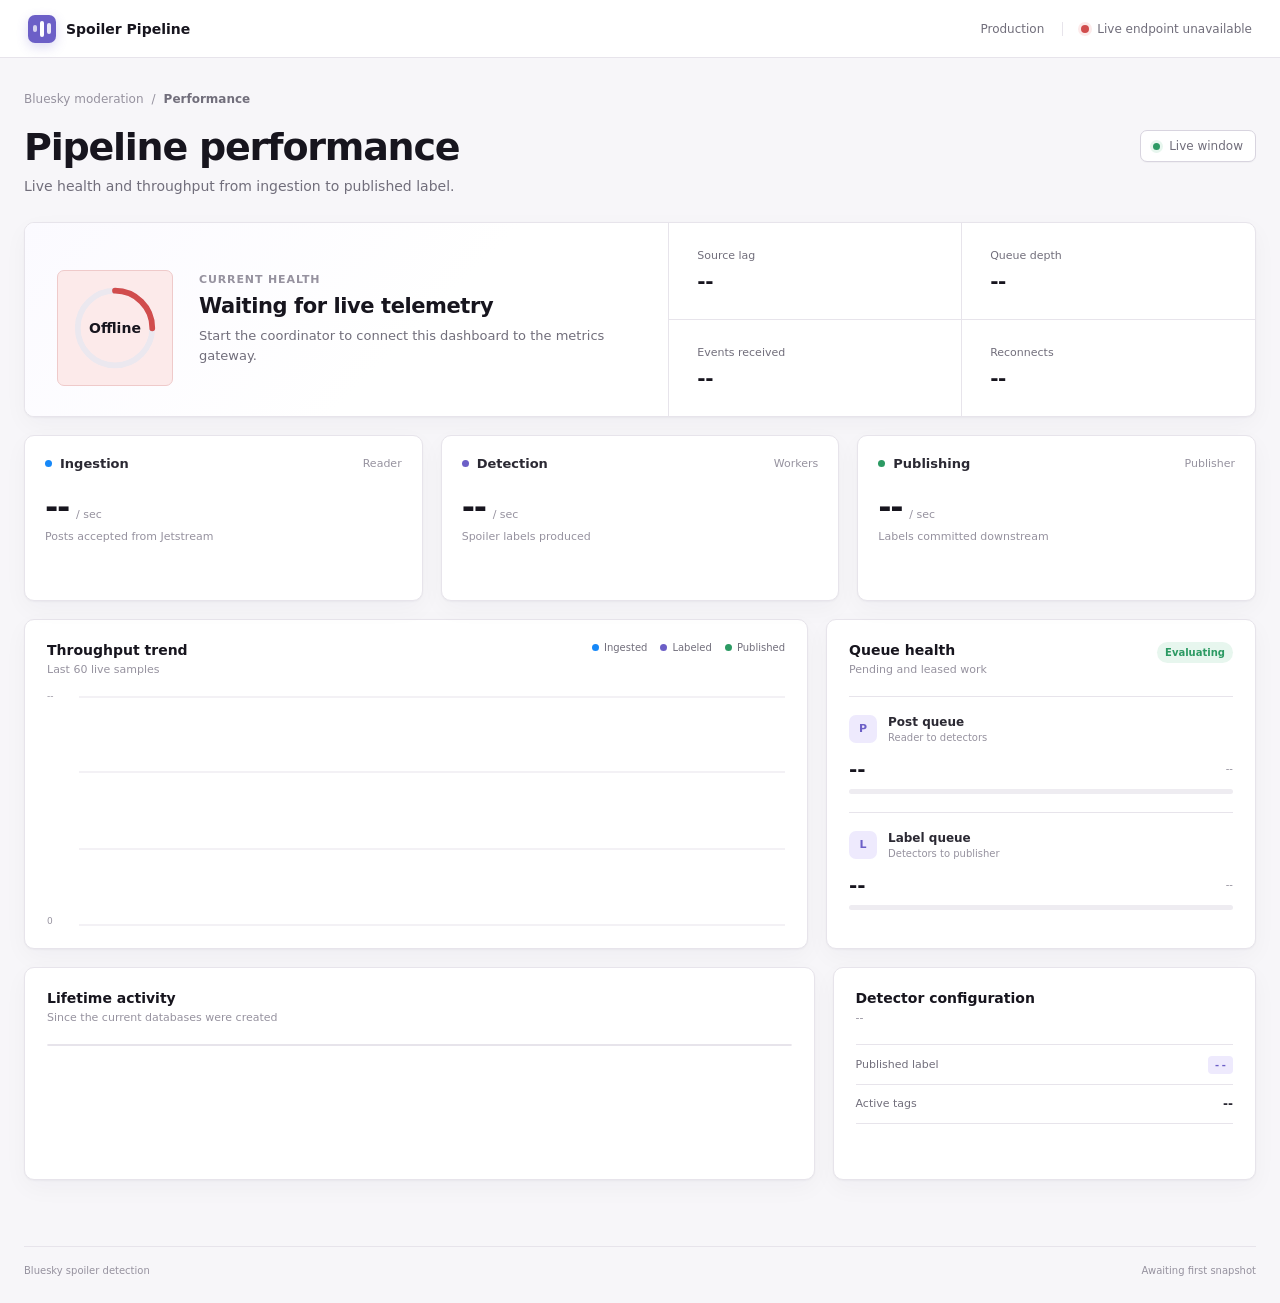
==== docs/index.html @ 29220782 "Revamped frontend to be more similar to https://docs.sentry.io/ | Added architecture UML diagram to " ====
<!doctype html>
<html lang="en">
  <head>
    <meta charset="utf-8">
    <meta name="viewport" content="width=device-width, initial-scale=1">
    <meta name="description" content="Live performance dashboard for the Bluesky spoiler detection pipeline">
    <title>Pipeline Performance</title>
    <link rel="stylesheet" href="styles.css?v=2">
    <script src="app.js?v=6" defer></script>
  </head>
  <body>
    <header class="app-bar">
      <a class="brand" href="#main-content" aria-label="Spoiler pipeline dashboard">
        <span class="brand-mark" aria-hidden="true">
          <i></i><i></i><i></i>
        </span>
        <span>Spoiler Pipeline</span>
      </a>
      <div class="app-bar-actions">
        <span class="environment">Production</span>
        <div class="connection" aria-live="polite">
          <span class="status-dot" id="status-dot"></span>
          <span id="freshness">Connecting...</span>
        </div>
      </div>
    </header>

    <main id="main-content">
      <nav class="breadcrumb" aria-label="Breadcrumb">
        <span>Bluesky moderation</span>
        <span aria-hidden="true">/</span>
        <strong>Performance</strong>
      </nav>

      <section class="page-heading" aria-labelledby="page-title">
        <div>
          <h1 id="page-title">Pipeline performance</h1>
          <p>Live health and throughput from ingestion to published label.</p>
        </div>
        <div class="window-control">
          <span class="live-pulse" aria-hidden="true"></span>
          <span id="window">Live window</span>
        </div>
      </section>

      <section class="overview-panel" aria-labelledby="health-title">
        <div class="health-summary">
          <div class="health-ring" id="health-ring" aria-hidden="true">
            <svg viewBox="0 0 120 120" role="presentation">
              <circle class="ring-track" cx="60" cy="60" r="52"></circle>
              <circle class="ring-value" cx="60" cy="60" r="52"></circle>
            </svg>
            <span class="health-ring-label" id="health-ring-label">--</span>
          </div>
          <div>
            <p class="overline">Current health</p>
            <h2 id="health-title">Waiting for telemetry</h2>
            <p id="health-description">Connecting to the live metrics gateway.</p>
          </div>
        </div>
        <dl class="health-facts">
          <div>
            <dt>Source lag</dt>
            <dd id="source-lag">--</dd>
          </div>
          <div>
            <dt>Queue depth</dt>
            <dd id="total-depth">--</dd>
          </div>
          <div>
            <dt>Events received</dt>
            <dd id="events-received">--</dd>
          </div>
          <div>
            <dt>Reconnects</dt>
            <dd id="reconnects">--</dd>
          </div>
        </dl>
      </section>

      <section class="metric-grid" aria-label="Pipeline rates">
        <article class="metric-card">
          <div class="metric-heading">
            <div>
              <span class="stage-dot stage-ingest"></span>
              <h2>Ingestion</h2>
            </div>
            <span>Reader</span>
          </div>
          <div class="metric-value"><strong id="ingestion-rate">--</strong><span>/ sec</span></div>
          <p>Posts accepted from Jetstream</p>
          <svg class="sparkline" id="ingestion-sparkline" viewBox="0 0 240 54" preserveAspectRatio="none" aria-label="Recent ingestion rate"></svg>
        </article>

        <article class="metric-card">
          <div class="metric-heading">
            <div>
              <span class="stage-dot stage-detect"></span>
              <h2>Detection</h2>
            </div>
            <span>Workers</span>
          </div>
          <div class="metric-value"><strong id="label-rate">--</strong><span>/ sec</span></div>
          <p>Spoiler labels produced</p>
          <svg class="sparkline" id="label-sparkline" viewBox="0 0 240 54" preserveAspectRatio="none" aria-label="Recent detection rate"></svg>
        </article>

        <article class="metric-card">
          <div class="metric-heading">
            <div>
              <span class="stage-dot stage-publish"></span>
              <h2>Publishing</h2>
            </div>
            <span>Publisher</span>
          </div>
          <div class="metric-value"><strong id="publish-rate">--</strong><span>/ sec</span></div>
          <p>Labels committed downstream</p>
          <svg class="sparkline" id="publish-sparkline" viewBox="0 0 240 54" preserveAspectRatio="none" aria-label="Recent publication rate"></svg>
        </article>
      </section>

      <section class="content-grid">
        <article class="panel throughput-panel" aria-labelledby="throughput-title">
          <div class="panel-heading">
            <div>
              <h2 id="throughput-title">Throughput trend</h2>
              <p>Last 60 live samples</p>
            </div>
            <div class="chart-legend" aria-label="Chart legend">
              <span><i class="legend-ingest"></i>Ingested</span>
              <span><i class="legend-detect"></i>Labeled</span>
              <span><i class="legend-publish"></i>Published</span>
            </div>
          </div>
          <div class="chart-shell">
            <div class="chart-scale"><span id="chart-max">--</span><span>0</span></div>
            <svg id="throughput-chart" viewBox="0 0 720 230" preserveAspectRatio="none" aria-label="Pipeline throughput over time">
              <g class="chart-grid" aria-hidden="true">
                <line x1="0" y1="1" x2="720" y2="1"></line>
                <line x1="0" y1="76" x2="720" y2="76"></line>
                <line x1="0" y1="153" x2="720" y2="153"></line>
                <line x1="0" y1="229" x2="720" y2="229"></line>
              </g>
              <path id="chart-ingestion" class="chart-line chart-ingest"></path>
              <path id="chart-label" class="chart-line chart-detect"></path>
              <path id="chart-publish" class="chart-line chart-publish"></path>
            </svg>
          </div>
        </article>

        <article class="panel queue-panel" aria-labelledby="queues-title">
          <div class="panel-heading">
            <div>
              <h2 id="queues-title">Queue health</h2>
              <p>Pending and leased work</p>
            </div>
            <span id="bottleneck" class="status-badge">Evaluating</span>
          </div>

          <div class="queue-row" id="post-queue">
            <div class="queue-title">
              <span class="queue-icon">P</span>
              <div><strong>Post queue</strong><span>Reader to detectors</span></div>
            </div>
            <div class="queue-values">
              <strong id="post-depth">--</strong>
              <span id="post-age">--</span>
            </div>
            <div class="queue-track"><i id="post-fill"></i></div>
          </div>

          <div class="queue-row" id="label-queue">
            <div class="queue-title">
              <span class="queue-icon">L</span>
              <div><strong>Label queue</strong><span>Detectors to publisher</span></div>
            </div>
            <div class="queue-values">
              <strong id="label-depth">--</strong>
              <span id="label-age">--</span>
            </div>
            <div class="queue-track"><i id="label-fill"></i></div>
          </div>
        </article>
      </section>

      <section class="content-grid lower-grid">
        <article class="panel totals-panel" aria-labelledby="totals-title">
          <div class="panel-heading">
            <div>
              <h2 id="totals-title">Lifetime activity</h2>
              <p>Since the current databases were created</p>
            </div>
          </div>
          <dl id="totals" class="totals-list"></dl>
        </article>

        <article class="panel configuration-panel" aria-labelledby="configuration-title">
          <div class="panel-heading">
            <div>
              <h2 id="configuration-title">Detector configuration</h2>
              <p id="detector-version">--</p>
            </div>
          </div>
          <dl class="configuration-list">
            <div><dt>Published label</dt><dd><code id="label-value">--</code></dd></div>
            <div><dt>Active tags</dt><dd id="tag-count">--</dd></div>
          </dl>
          <div class="tags" id="tags"></div>
        </article>
      </section>

      <p class="error" id="error" role="alert" hidden></p>
    </main>

    <footer>
      <span>Bluesky spoiler detection</span>
      <span id="footer-updated">Awaiting first snapshot</span>
    </footer>
  </body>
</html>
---- docs/styles.css ----
:root {
  color-scheme: light;
  --background: #f7f6f9;
  --surface: #ffffff;
  --surface-subtle: #fbfaff;
  --ink: #2b2933;
  --ink-strong: #17151e;
  --muted: #716e7b;
  --muted-light: #96929f;
  --line: #e7e4eb;
  --line-strong: #d8d4df;
  --blue: #1688f8;
  --purple: #6c5fc7;
  --purple-soft: #eeeafd;
  --green: #2c9a63;
  --green-soft: #e7f6ee;
  --orange: #d97735;
  --orange-soft: #fff1e7;
  --red: #d14d4d;
  --red-soft: #fceaea;
  --shadow: 0 1px 2px rgba(31, 26, 43, 0.04), 0 8px 24px rgba(31, 26, 43, 0.035);
}

* { box-sizing: border-box; }

html { background: var(--background); }

body {
  margin: 0;
  min-height: 100vh;
  color: var(--ink);
  background: var(--background);
  font-family: Inter, ui-sans-serif, system-ui, -apple-system, BlinkMacSystemFont, "Segoe UI", sans-serif;
  -webkit-font-smoothing: antialiased;
}

button, input, select { font: inherit; }

.app-bar {
  position: sticky;
  top: 0;
  z-index: 10;
  min-height: 58px;
  padding: 0 28px;
  display: flex;
  align-items: center;
  justify-content: space-between;
  border-bottom: 1px solid var(--line);
  background: rgba(255, 255, 255, 0.92);
  backdrop-filter: blur(14px);
}

.brand {
  display: inline-flex;
  align-items: center;
  gap: 10px;
  color: var(--ink-strong);
  font-size: 14px;
  font-weight: 650;
  text-decoration: none;
}

.brand-mark {
  width: 28px;
  height: 28px;
  padding: 6px 5px;
  display: flex;
  align-items: center;
  justify-content: space-between;
  border-radius: 7px;
  background: var(--purple);
  box-shadow: 0 4px 12px rgba(108, 95, 199, 0.24);
}

.brand-mark i {
  width: 4px;
  border-radius: 4px;
  background: #fff;
}

.brand-mark i:nth-child(1) { height: 7px; opacity: 0.72; }
.brand-mark i:nth-child(2) { height: 16px; }
.brand-mark i:nth-child(3) { height: 11px; opacity: 0.86; }

.app-bar-actions,
.connection,
.window-control,
.chart-legend,
.metric-heading,
.metric-heading > div,
.queue-title,
.queue-values {
  display: flex;
  align-items: center;
}

.app-bar-actions { gap: 18px; }

.environment {
  padding-right: 18px;
  border-right: 1px solid var(--line);
  color: var(--muted);
  font-size: 12px;
}

.connection {
  gap: 8px;
  color: var(--muted);
  font-size: 12px;
}

.status-dot {
  width: 8px;
  height: 8px;
  border-radius: 50%;
  background: var(--muted-light);
  box-shadow: 0 0 0 3px #efedf1;
}

.status-dot.live { background: var(--green); box-shadow: 0 0 0 3px var(--green-soft); }
.status-dot.warning { background: var(--orange); box-shadow: 0 0 0 3px var(--orange-soft); }
.status-dot.stale { background: var(--red); box-shadow: 0 0 0 3px var(--red-soft); }

main {
  width: min(1240px, calc(100% - 48px));
  margin: 0 auto;
  padding: 34px 0 48px;
}

.breadcrumb {
  display: flex;
  gap: 8px;
  margin-bottom: 20px;
  color: var(--muted-light);
  font-size: 12px;
}

.breadcrumb strong { color: var(--muted); font-weight: 550; }

.page-heading {
  display: flex;
  align-items: flex-start;
  justify-content: space-between;
  gap: 24px;
  margin-bottom: 28px;
}

h1, h2, p, dl, dd { margin-top: 0; }

h1 {
  margin-bottom: 8px;
  color: var(--ink-strong);
  font-size: clamp(28px, 4vw, 38px);
  font-weight: 650;
  line-height: 1.15;
  letter-spacing: -0.032em;
}

.page-heading p {
  margin-bottom: 0;
  color: var(--muted);
  font-size: 14px;
}

.window-control {
  flex: 0 0 auto;
  gap: 9px;
  margin-top: 4px;
  padding: 8px 12px;
  border: 1px solid var(--line-strong);
  border-radius: 7px;
  background: var(--surface);
  color: var(--muted);
  font-size: 12px;
  box-shadow: 0 1px 1px rgba(31, 26, 43, 0.03);
}

.live-pulse {
  width: 7px;
  height: 7px;
  border-radius: 50%;
  background: var(--green);
  box-shadow: 0 0 0 3px var(--green-soft);
}

.overview-panel,
.panel,
.metric-card {
  border: 1px solid var(--line);
  border-radius: 10px;
  background: var(--surface);
  box-shadow: var(--shadow);
}

.overview-panel {
  min-height: 192px;
  display: grid;
  grid-template-columns: minmax(360px, 1.1fr) minmax(420px, 1fr);
  margin-bottom: 18px;
  overflow: hidden;
}

.health-summary {
  display: flex;
  align-items: center;
  gap: 26px;
  padding: 28px 32px;
  border-right: 1px solid var(--line);
  background: linear-gradient(135deg, var(--surface-subtle), #fff 60%);
}

.health-ring {
  position: relative;
  width: 116px;
  height: 116px;
  flex: 0 0 116px;
}

.health-ring svg { width: 100%; height: 100%; transform: rotate(-90deg); }
.health-ring circle { fill: none; stroke-width: 8; }
.ring-track { stroke: #ebe8ef; }
.ring-value {
  stroke: var(--purple);
  stroke-linecap: round;
  stroke-dasharray: 327;
  stroke-dashoffset: 82;
  transition: stroke 220ms ease, stroke-dashoffset 350ms ease;
}

.health-ring.healthy .ring-value { stroke: var(--green); stroke-dashoffset: 0; }
.health-ring.warning .ring-value { stroke: var(--orange); stroke-dashoffset: 112; }
.health-ring.error .ring-value { stroke: var(--red); stroke-dashoffset: 245; }

.health-ring-label {
  position: absolute;
  inset: 0;
  display: grid;
  place-items: center;
  color: var(--ink-strong);
  font-size: 14px;
  font-weight: 700;
}

.overline {
  margin-bottom: 8px;
  color: var(--muted-light);
  font-size: 11px;
  font-weight: 650;
  letter-spacing: 0.08em;
  text-transform: uppercase;
}

.health-summary h2 {
  margin: 0 0 8px;
  color: var(--ink-strong);
  font-size: 21px;
  font-weight: 650;
  letter-spacing: -0.02em;
}

.health-summary > div:last-child > p:last-child {
  max-width: 410px;
  margin-bottom: 0;
  color: var(--muted);
  font-size: 13px;
  line-height: 1.55;
}

.health-facts {
  display: grid;
  grid-template-columns: 1fr 1fr;
  margin: 0;
}

.health-facts div {
  padding: 26px 28px;
  display: flex;
  flex-direction: column;
  justify-content: center;
}

.health-facts div:nth-child(odd) { border-right: 1px solid var(--line); }
.health-facts div:nth-child(-n + 2) { border-bottom: 1px solid var(--line); }

.health-facts dt,
.configuration-list dt,
.totals-list dt {
  color: var(--muted);
  font-size: 11px;
}

.health-facts dd {
  margin: 7px 0 0;
  color: var(--ink-strong);
  font-size: 20px;
  font-weight: 650;
  letter-spacing: -0.02em;
}

.metric-grid {
  display: grid;
  grid-template-columns: repeat(3, 1fr);
  gap: 18px;
  margin-bottom: 18px;
}

.metric-card {
  position: relative;
  min-width: 0;
  padding: 20px 20px 0;
  overflow: hidden;
}

.metric-heading { justify-content: space-between; gap: 12px; }
.metric-heading > div { gap: 8px; }
.metric-heading h2 { margin: 0; color: var(--ink); font-size: 13px; font-weight: 620; }
.metric-heading > span { color: var(--muted-light); font-size: 11px; }

.stage-dot {
  width: 7px;
  height: 7px;
  border-radius: 50%;
}

.stage-ingest, .legend-ingest { background: var(--blue); }
.stage-detect, .legend-detect { background: var(--purple); }
.stage-publish, .legend-publish { background: var(--green); }

.metric-value { margin-top: 20px; display: flex; align-items: baseline; gap: 7px; }
.metric-value strong {
  color: var(--ink-strong);
  font-size: 32px;
  font-weight: 620;
  line-height: 1;
  letter-spacing: -0.04em;
}

.metric-value span, .metric-card > p { color: var(--muted-light); font-size: 11px; }
.metric-card > p { margin: 7px 0 3px; }
.sparkline { width: calc(100% + 40px); height: 54px; margin-left: -20px; display: block; overflow: visible; }
.sparkline .spark-area { opacity: 0.09; }
.sparkline .spark-line { fill: none; stroke-width: 2; vector-effect: non-scaling-stroke; }

.content-grid {
  display: grid;
  grid-template-columns: minmax(0, 1.55fr) minmax(340px, 0.85fr);
  gap: 18px;
  margin-bottom: 18px;
}

.lower-grid { grid-template-columns: minmax(0, 1.4fr) minmax(340px, 0.75fr); }
.panel { min-width: 0; padding: 22px; }

.panel-heading {
  min-height: 36px;
  display: flex;
  align-items: flex-start;
  justify-content: space-between;
  gap: 16px;
  margin-bottom: 18px;
}

.panel-heading h2 { margin: 0 0 5px; color: var(--ink-strong); font-size: 14px; font-weight: 650; }
.panel-heading p { margin: 0; color: var(--muted-light); font-size: 11px; }

.chart-legend { flex-wrap: wrap; justify-content: flex-end; gap: 13px; }
.chart-legend span { display: inline-flex; align-items: center; gap: 5px; color: var(--muted); font-size: 10px; }
.chart-legend i { width: 7px; height: 7px; border-radius: 50%; }

.chart-shell { position: relative; height: 230px; padding-left: 32px; }
.chart-shell > svg { width: 100%; height: 100%; overflow: visible; }
.chart-scale {
  position: absolute;
  inset: -5px auto 0 0;
  display: flex;
  flex-direction: column;
  justify-content: space-between;
  color: var(--muted-light);
  font-size: 9px;
}

.chart-grid line { stroke: var(--line); stroke-width: 1; vector-effect: non-scaling-stroke; }
.chart-line { fill: none; stroke-width: 2; vector-effect: non-scaling-stroke; }
.chart-ingest { stroke: var(--blue); }
.chart-detect { stroke: var(--purple); }
.chart-publish { stroke: var(--green); }

.status-badge {
  padding: 5px 8px;
  border-radius: 999px;
  background: var(--green-soft);
  color: var(--green);
  font-size: 10px;
  font-weight: 650;
  white-space: nowrap;
}

.status-badge.warning { background: var(--orange-soft); color: var(--orange); }
.status-badge.danger { background: var(--red-soft); color: var(--red); }

.queue-row {
  padding: 18px 0;
  border-top: 1px solid var(--line);
}

.queue-row:last-child { padding-bottom: 3px; }
.queue-title { gap: 11px; }
.queue-title > div { min-width: 0; display: flex; flex-direction: column; gap: 3px; }
.queue-title strong { color: var(--ink); font-size: 12px; }
.queue-title span:last-child { color: var(--muted-light); font-size: 10px; }

.queue-icon {
  width: 28px;
  height: 28px;
  display: grid;
  place-items: center;
  flex: 0 0 28px;
  border-radius: 7px;
  background: var(--purple-soft);
  color: var(--purple);
  font-size: 11px;
  font-weight: 750;
}

.queue-values { justify-content: space-between; margin: 14px 0 8px; }
.queue-values strong { color: var(--ink-strong); font-size: 20px; font-weight: 620; }
.queue-values span { color: var(--muted-light); font-size: 10px; }
.queue-track { height: 5px; overflow: hidden; border-radius: 5px; background: #eeecf1; }
.queue-track i { display: block; width: 0; height: 100%; border-radius: inherit; background: var(--purple); transition: width 300ms ease; }
.queue-row.warning .queue-track i { background: var(--orange); }
.queue-row.danger .queue-track i { background: var(--red); }

.totals-list {
  display: grid;
  grid-template-columns: repeat(4, minmax(0, 1fr));
  gap: 0;
  margin: 0;
  border: 1px solid var(--line);
  border-radius: 8px;
  overflow: hidden;
}

.totals-list div { min-width: 0; padding: 17px; border-right: 1px solid var(--line); border-bottom: 1px solid var(--line); }
.totals-list div:nth-child(4n) { border-right: 0; }
.totals-list div:nth-last-child(-n + 3) { border-bottom: 0; }
.totals-list dd { margin: 7px 0 0; color: var(--ink-strong); font-size: 18px; font-weight: 620; }

.configuration-list { margin: 0; }
.configuration-list > div { padding: 12px 0; display: flex; align-items: center; justify-content: space-between; border-top: 1px solid var(--line); }
.configuration-list dd { margin: 0; color: var(--ink); font-size: 12px; font-weight: 600; }
code { padding: 3px 6px; border-radius: 4px; background: var(--purple-soft); color: var(--purple); font: 600 11px/1.2 ui-monospace, SFMono-Regular, Consolas, monospace; }

.tags { min-height: 34px; padding-top: 12px; display: flex; flex-wrap: wrap; gap: 6px; border-top: 1px solid var(--line); }
.tag { padding: 5px 7px; border: 1px solid var(--line); border-radius: 5px; background: var(--surface-subtle); color: var(--muted); font: 550 10px/1 ui-monospace, SFMono-Regular, Consolas, monospace; }

.error { margin: 18px 0 0; padding: 12px 14px; border: 1px solid #efcaca; border-radius: 7px; background: var(--red-soft); color: var(--red); font-size: 12px; }

footer {
  width: min(1240px, calc(100% - 48px));
  margin: 0 auto;
  padding: 18px 0 28px;
  display: flex;
  justify-content: space-between;
  border-top: 1px solid var(--line);
  color: var(--muted-light);
  font-size: 10px;
}

@media (max-width: 980px) {
  .overview-panel { grid-template-columns: 1fr; }
  .health-summary { border-right: 0; border-bottom: 1px solid var(--line); }
  .content-grid, .lower-grid { grid-template-columns: 1fr; }
  .queue-panel { order: -1; }
}

@media (max-width: 720px) {
  .app-bar { padding: 0 16px; }
  .environment { display: none; }
  main, footer { width: min(100% - 28px, 1240px); }
  main { padding-top: 24px; }
  .page-heading { display: block; }
  .window-control { width: fit-content; margin-top: 16px; }
  .overview-panel { min-height: 0; }
  .health-summary { align-items: flex-start; padding: 22px; }
  .health-ring { width: 86px; height: 86px; flex-basis: 86px; }
  .health-facts div { padding: 19px; }
  .metric-grid { grid-template-columns: 1fr; }
  .metric-card { min-height: 172px; }
  .totals-list { grid-template-columns: repeat(2, 1fr); }
  .totals-list div:nth-child(4n) { border-right: 1px solid var(--line); }
  .totals-list div:nth-child(2n) { border-right: 0; }
  .totals-list div:nth-last-child(-n + 3) { border-bottom: 1px solid var(--line); }
  .totals-list div:last-child { border-bottom: 0; }
  .chart-legend { display: none; }
}

@media (max-width: 470px) {
  .brand > span:last-child { display: none; }
  .connection { font-size: 11px; }
  .breadcrumb { margin-bottom: 15px; }
  .health-summary { gap: 16px; }
  .health-ring { width: 74px; height: 74px; flex-basis: 74px; }
  .health-ring-label { font-size: 11px; }
  .health-summary h2 { font-size: 18px; }
  .health-facts { grid-template-columns: 1fr; }
  .health-facts div { border-right: 0 !important; border-bottom: 1px solid var(--line); }
  .health-facts div:last-child { border-bottom: 0; }
  .panel { padding: 18px; }
  .panel-heading { display: block; }
  .status-badge { display: inline-block; margin-top: 10px; }
  footer { display: block; line-height: 1.8; }
  footer span { display: block; }
}

@media (prefers-reduced-motion: reduce) {
  *, *::before, *::after { scroll-behavior: auto !important; transition: none !important; }
}
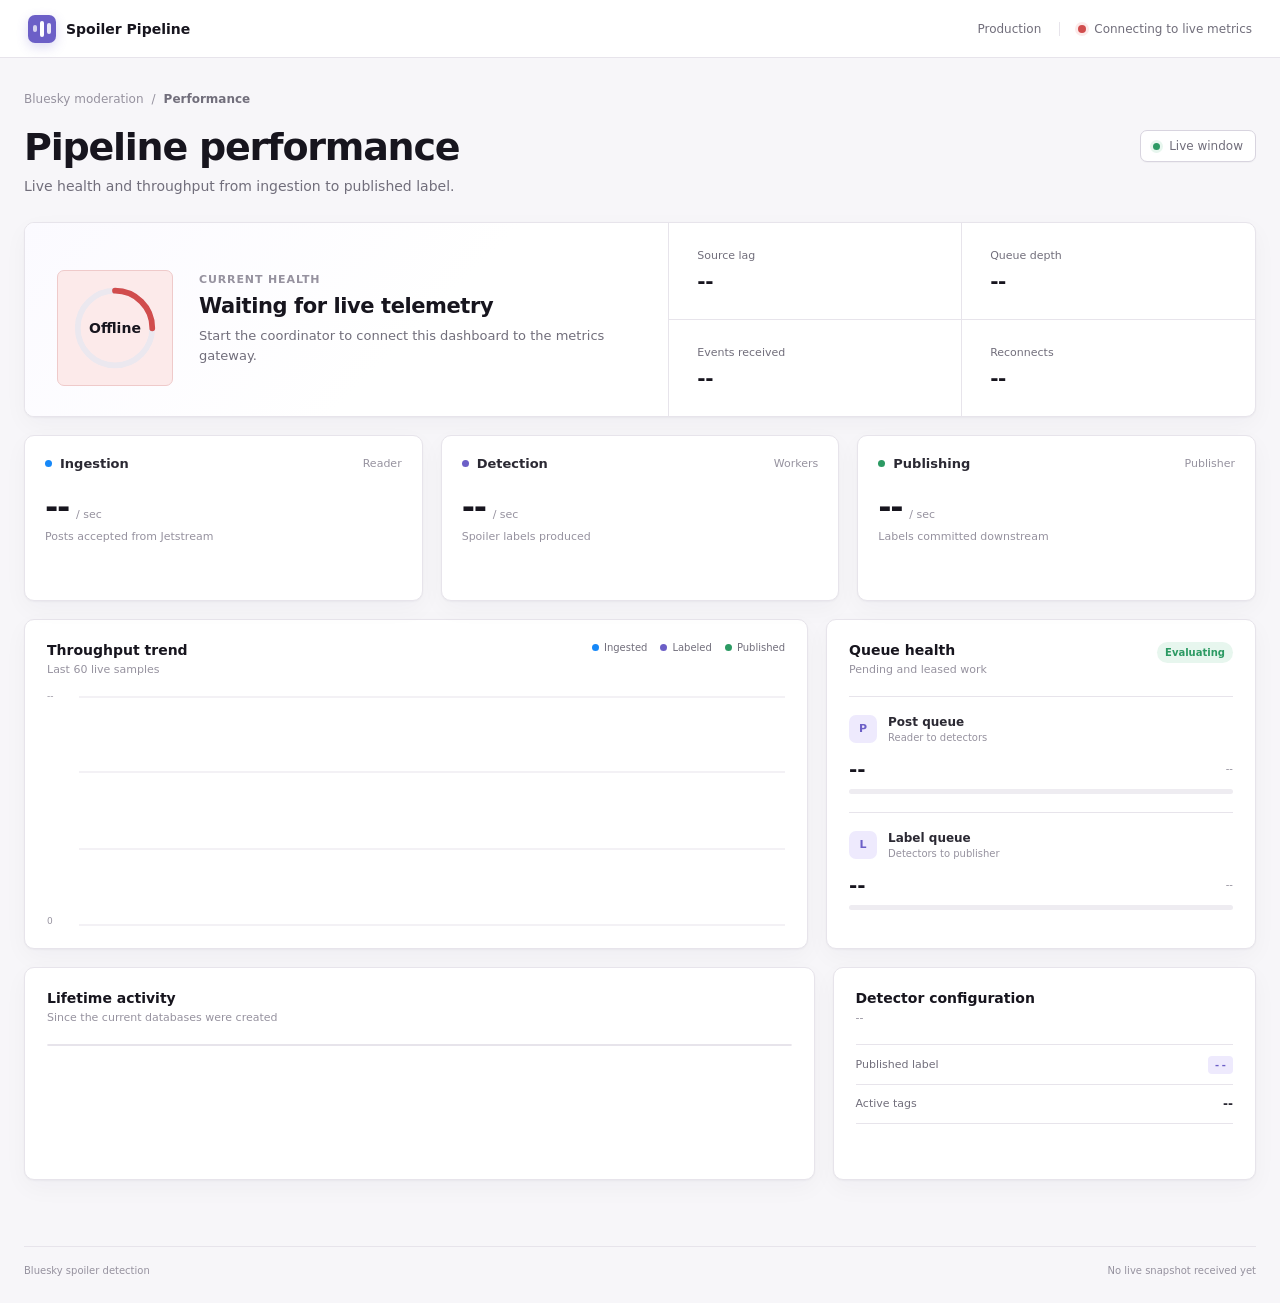
==== commit 7792f1c5: "Metrics was holding the lock for reports meaning nothing could make progress. Now reads from a cache" ====
--- a/docs/index.html
+++ b/docs/index.html
@@ -6,7 +6,7 @@
     <meta name="description" content="Live performance dashboard for the Bluesky spoiler detection pipeline">
     <title>Pipeline Performance</title>
     <link rel="stylesheet" href="styles.css?v=2">
-    <script src="app.js?v=6" defer></script>
+    <script src="app.js?v=7" defer></script>
   </head>
   <body>
     <header class="app-bar">
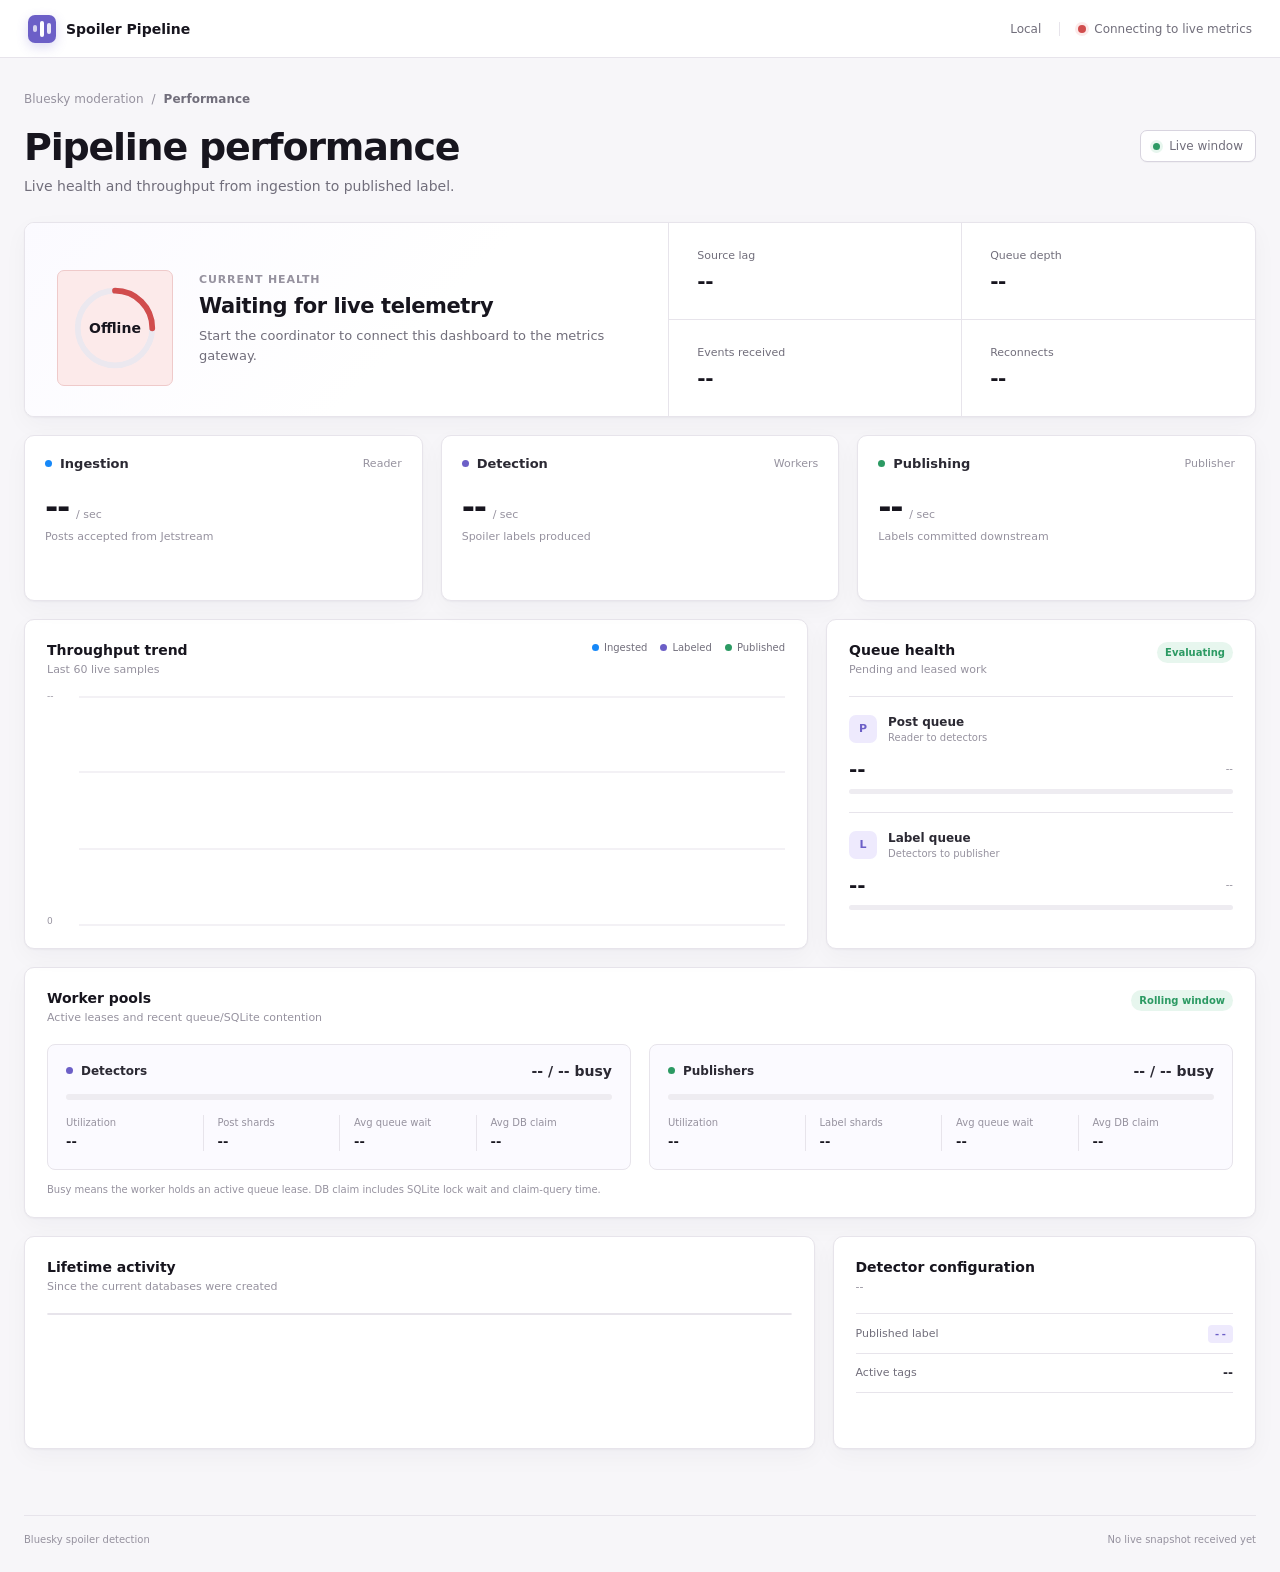
==== commit 6080c9ab: "feat(pipeline): shard local work queues Rectify existing post and label databases to the configured " ====
--- a/docs/index.html
+++ b/docs/index.html
@@ -6,7 +6,7 @@
     <meta name="description" content="Live performance dashboard for the Bluesky spoiler detection pipeline">
     <title>Pipeline Performance</title>
     <link rel="stylesheet" href="styles.css?v=2">
-    <script src="app.js?v=7" defer></script>
+    <script src="app.js?v=10" defer></script>
   </head>
   <body>
     <header class="app-bar">
@@ -17,7 +17,7 @@
         <span>Spoiler Pipeline</span>
       </a>
       <div class="app-bar-actions">
-        <span class="environment">Production</span>
+        <span class="environment">Local</span>
         <div class="connection" aria-live="polite">
           <span class="status-dot" id="status-dot"></span>
           <span id="freshness">Connecting...</span>
@@ -183,6 +183,47 @@
         </article>
       </section>
 
+      <section class="panel worker-panel" aria-labelledby="workers-title">
+        <div class="panel-heading">
+          <div>
+            <h2 id="workers-title">Worker pools</h2>
+            <p>Active leases and recent queue/SQLite contention</p>
+          </div>
+          <span class="status-badge" id="worker-window">Rolling window</span>
+        </div>
+
+        <div class="worker-grid">
+          <article class="worker-pool" id="detector-pool">
+            <div class="worker-pool-heading">
+              <div><span class="stage-dot stage-detect"></span><strong>Detectors</strong></div>
+              <strong id="detector-workers">-- / -- busy</strong>
+            </div>
+            <div class="worker-track"><i id="detector-worker-fill"></i></div>
+            <dl class="worker-facts">
+              <div><dt>Utilization</dt><dd id="detector-utilization">--</dd></div>
+              <div><dt>Post shards</dt><dd id="detector-shards">--</dd></div>
+              <div><dt>Avg queue wait</dt><dd id="detector-queue-wait">--</dd></div>
+              <div><dt>Avg DB claim</dt><dd id="detector-db-wait">--</dd></div>
+            </dl>
+          </article>
+
+          <article class="worker-pool" id="publisher-pool">
+            <div class="worker-pool-heading">
+              <div><span class="stage-dot stage-publish"></span><strong>Publishers</strong></div>
+              <strong id="publisher-workers">-- / -- busy</strong>
+            </div>
+            <div class="worker-track"><i id="publisher-worker-fill"></i></div>
+            <dl class="worker-facts">
+              <div><dt>Utilization</dt><dd id="publisher-utilization">--</dd></div>
+              <div><dt>Label shards</dt><dd id="publisher-shards">--</dd></div>
+              <div><dt>Avg queue wait</dt><dd id="publisher-queue-wait">--</dd></div>
+              <div><dt>Avg DB claim</dt><dd id="publisher-db-wait">--</dd></div>
+            </dl>
+          </article>
+        </div>
+        <p class="worker-note">Busy means the worker holds an active queue lease. DB claim includes SQLite lock wait and claim-query time.</p>
+      </section>
+
       <section class="content-grid lower-grid">
         <article class="panel totals-panel" aria-labelledby="totals-title">
           <div class="panel-heading">
--- a/docs/styles.css
+++ b/docs/styles.css
@@ -430,6 +430,23 @@
 .queue-row.warning .queue-track i { background: var(--orange); }
 .queue-row.danger .queue-track i { background: var(--red); }
 
+.worker-panel { margin-bottom: 18px; }
+.worker-grid { display: grid; grid-template-columns: repeat(2, minmax(0, 1fr)); gap: 18px; }
+.worker-pool { padding: 18px; border: 1px solid var(--line); border-radius: 8px; background: var(--surface-subtle); }
+.worker-pool-heading { display: flex; align-items: center; justify-content: space-between; gap: 14px; }
+.worker-pool-heading > div { display: flex; align-items: center; gap: 8px; }
+.worker-pool-heading strong { color: var(--ink); font-size: 12px; }
+.worker-pool-heading > strong { font-size: 14px; }
+.worker-track { height: 6px; margin: 15px 0; overflow: hidden; border-radius: 6px; background: #eeecf1; }
+.worker-track i { display: block; width: 0; height: 100%; border-radius: inherit; background: var(--purple); transition: width 300ms ease; }
+#publisher-worker-fill { background: var(--green); }
+.worker-facts { display: grid; grid-template-columns: repeat(4, 1fr); margin: 0; }
+.worker-facts div { padding: 2px 14px; border-left: 1px solid var(--line); }
+.worker-facts div:first-child { padding-left: 0; border-left: 0; }
+.worker-facts dt { color: var(--muted-light); font-size: 10px; }
+.worker-facts dd { margin: 6px 0 0; color: var(--ink-strong); font-size: 13px; font-weight: 620; }
+.worker-note { margin: 14px 0 0; color: var(--muted-light); font-size: 10px; }
+
 .totals-list {
   display: grid;
   grid-template-columns: repeat(4, minmax(0, 1fr));
@@ -485,6 +502,7 @@
   .health-ring { width: 86px; height: 86px; flex-basis: 86px; }
   .health-facts div { padding: 19px; }
   .metric-grid { grid-template-columns: 1fr; }
+  .worker-grid { grid-template-columns: 1fr; }
   .metric-card { min-height: 172px; }
   .totals-list { grid-template-columns: repeat(2, 1fr); }
   .totals-list div:nth-child(4n) { border-right: 1px solid var(--line); }
@@ -507,6 +525,9 @@
   .health-facts div:last-child { border-bottom: 0; }
   .panel { padding: 18px; }
   .panel-heading { display: block; }
+  .worker-facts { grid-template-columns: 1fr; }
+  .worker-facts div { padding: 10px 0; border-left: 0; border-top: 1px solid var(--line); }
+  .worker-facts div:first-child { border-top: 0; }
   .status-badge { display: inline-block; margin-top: 10px; }
   footer { display: block; line-height: 1.8; }
   footer span { display: block; }
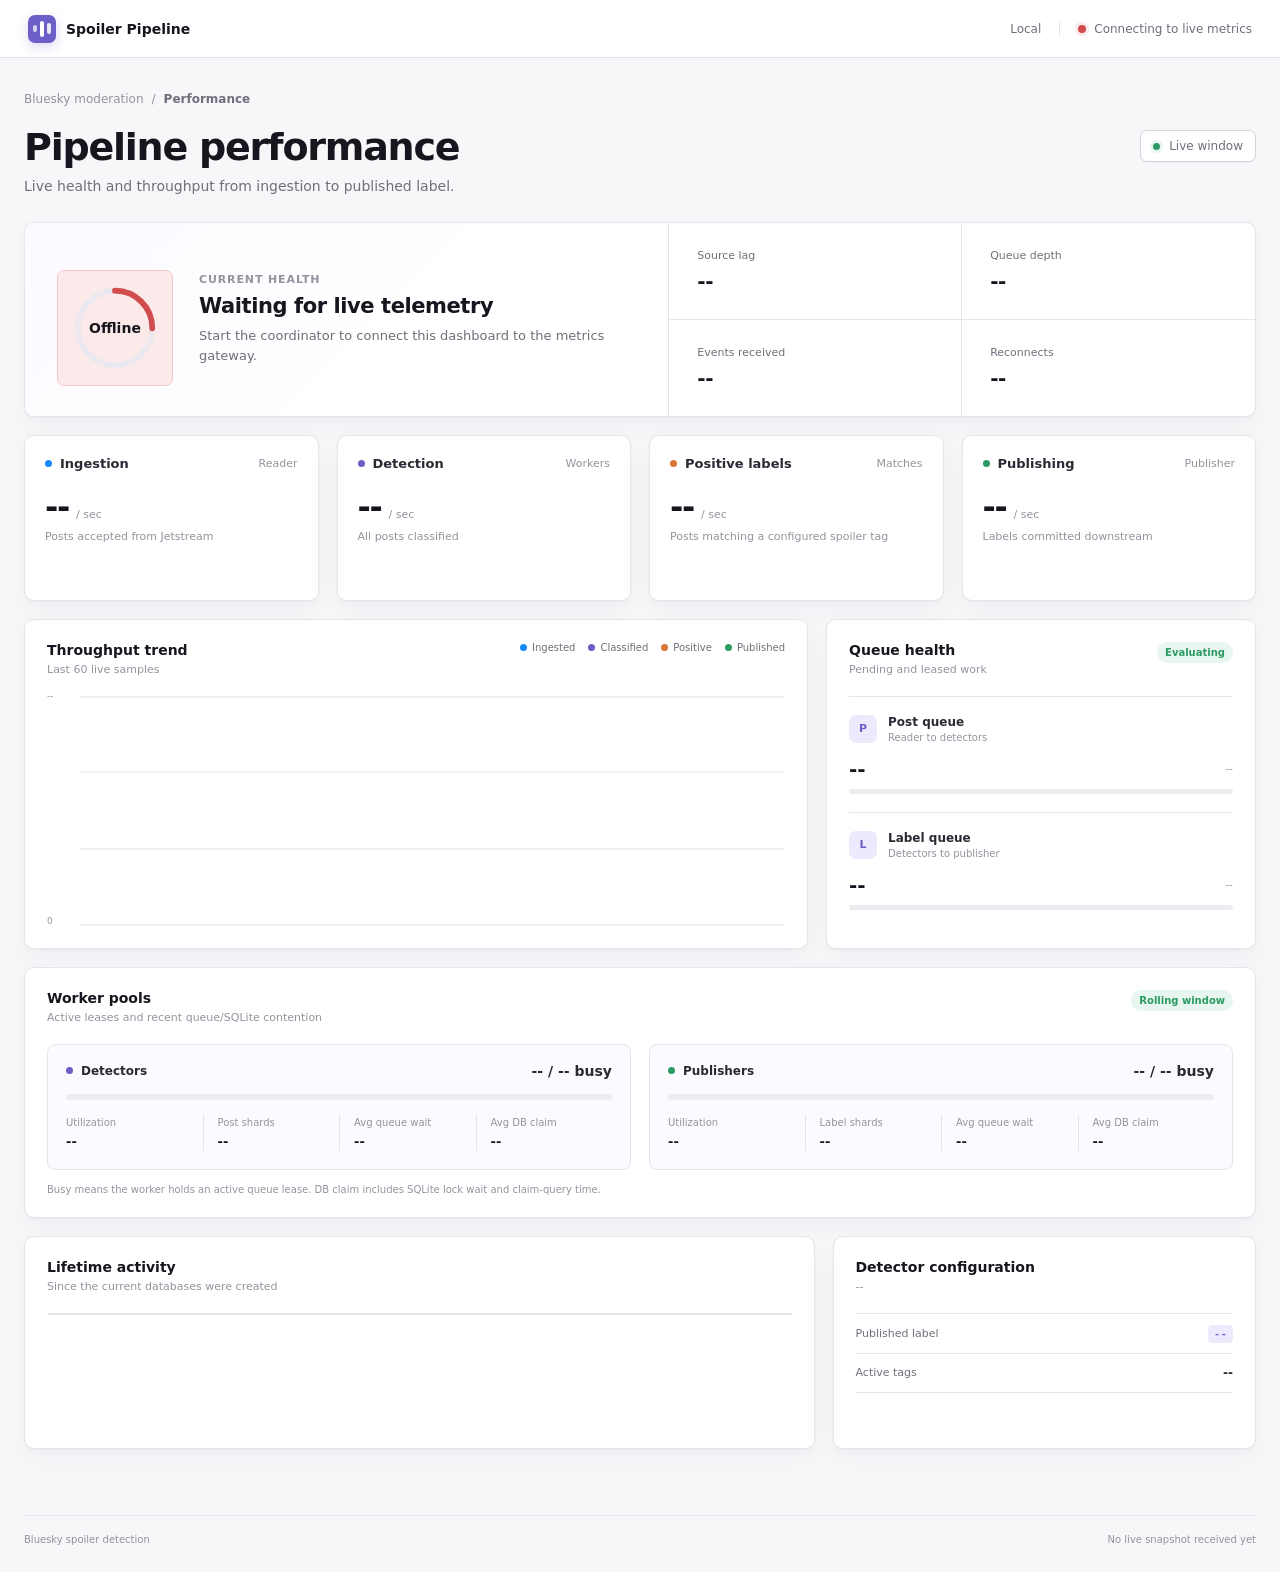
==== commit 57239da1: "fix(metrics): separate detection from positive labels" ====
--- a/docs/index.html
+++ b/docs/index.html
@@ -6,7 +6,7 @@
     <meta name="description" content="Live performance dashboard for the Bluesky spoiler detection pipeline">
     <title>Pipeline Performance</title>
     <link rel="stylesheet" href="styles.css?v=2">
-    <script src="app.js?v=10" defer></script>
+    <script src="app.js?v=11" defer></script>
   </head>
   <body>
     <header class="app-bar">
@@ -100,9 +100,22 @@
             </div>
             <span>Workers</span>
           </div>
+          <div class="metric-value"><strong id="detection-rate">--</strong><span>/ sec</span></div>
+          <p>All posts classified</p>
+          <svg class="sparkline" id="detection-sparkline" viewBox="0 0 240 54" preserveAspectRatio="none" aria-label="Recent classification rate"></svg>
+        </article>
+
+        <article class="metric-card">
+          <div class="metric-heading">
+            <div>
+              <span class="stage-dot stage-label"></span>
+              <h2>Positive labels</h2>
+            </div>
+            <span>Matches</span>
+          </div>
           <div class="metric-value"><strong id="label-rate">--</strong><span>/ sec</span></div>
-          <p>Spoiler labels produced</p>
-          <svg class="sparkline" id="label-sparkline" viewBox="0 0 240 54" preserveAspectRatio="none" aria-label="Recent detection rate"></svg>
+          <p>Posts matching a configured spoiler tag</p>
+          <svg class="sparkline" id="label-sparkline" viewBox="0 0 240 54" preserveAspectRatio="none" aria-label="Recent positive label rate"></svg>
         </article>
 
         <article class="metric-card">
@@ -128,7 +141,8 @@
             </div>
             <div class="chart-legend" aria-label="Chart legend">
               <span><i class="legend-ingest"></i>Ingested</span>
-              <span><i class="legend-detect"></i>Labeled</span>
+              <span><i class="legend-detect"></i>Classified</span>
+              <span><i class="legend-label"></i>Positive</span>
               <span><i class="legend-publish"></i>Published</span>
             </div>
           </div>
@@ -142,7 +156,8 @@
                 <line x1="0" y1="229" x2="720" y2="229"></line>
               </g>
               <path id="chart-ingestion" class="chart-line chart-ingest"></path>
-              <path id="chart-label" class="chart-line chart-detect"></path>
+              <path id="chart-detection" class="chart-line chart-detect"></path>
+              <path id="chart-label" class="chart-line chart-label"></path>
               <path id="chart-publish" class="chart-line chart-publish"></path>
             </svg>
           </div>
--- a/docs/styles.css
+++ b/docs/styles.css
@@ -299,7 +299,7 @@
 
 .metric-grid {
   display: grid;
-  grid-template-columns: repeat(3, 1fr);
+  grid-template-columns: repeat(4, 1fr);
   gap: 18px;
   margin-bottom: 18px;
 }
@@ -324,6 +324,7 @@
 
 .stage-ingest, .legend-ingest { background: var(--blue); }
 .stage-detect, .legend-detect { background: var(--purple); }
+.stage-label, .legend-label { background: var(--orange); }
 .stage-publish, .legend-publish { background: var(--green); }
 
 .metric-value { margin-top: 20px; display: flex; align-items: baseline; gap: 7px; }
@@ -383,6 +384,7 @@
 .chart-line { fill: none; stroke-width: 2; vector-effect: non-scaling-stroke; }
 .chart-ingest { stroke: var(--blue); }
 .chart-detect { stroke: var(--purple); }
+.chart-label { stroke: var(--orange); }
 .chart-publish { stroke: var(--green); }
 
 .status-badge {
@@ -486,6 +488,7 @@
 @media (max-width: 980px) {
   .overview-panel { grid-template-columns: 1fr; }
   .health-summary { border-right: 0; border-bottom: 1px solid var(--line); }
+  .metric-grid { grid-template-columns: repeat(2, 1fr); }
   .content-grid, .lower-grid { grid-template-columns: 1fr; }
   .queue-panel { order: -1; }
 }
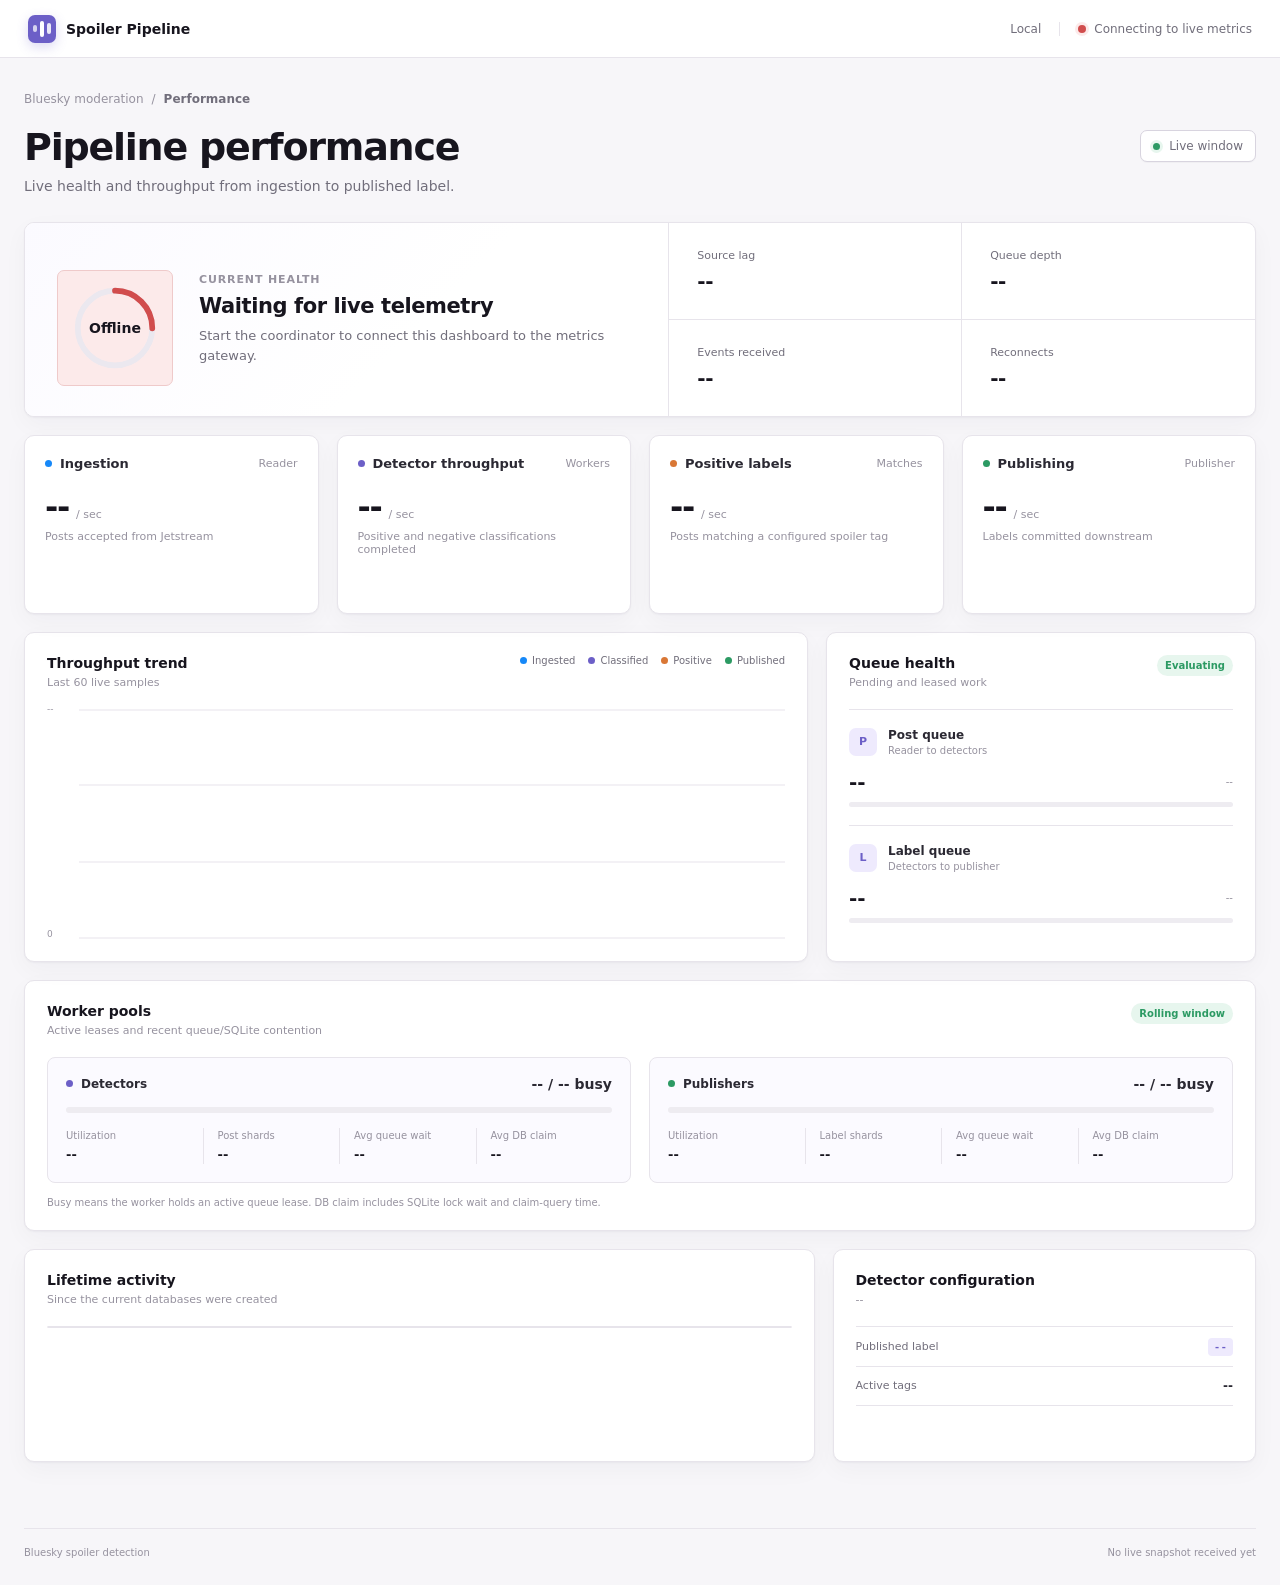
==== commit 99ca6043: "docs(metrics): label detector throughput explicitly" ====
--- a/docs/index.html
+++ b/docs/index.html
@@ -96,12 +96,12 @@
           <div class="metric-heading">
             <div>
               <span class="stage-dot stage-detect"></span>
-              <h2>Detection</h2>
+              <h2>Detector throughput</h2>
             </div>
             <span>Workers</span>
           </div>
           <div class="metric-value"><strong id="detection-rate">--</strong><span>/ sec</span></div>
-          <p>All posts classified</p>
+          <p>Positive and negative classifications completed</p>
           <svg class="sparkline" id="detection-sparkline" viewBox="0 0 240 54" preserveAspectRatio="none" aria-label="Recent classification rate"></svg>
         </article>
 
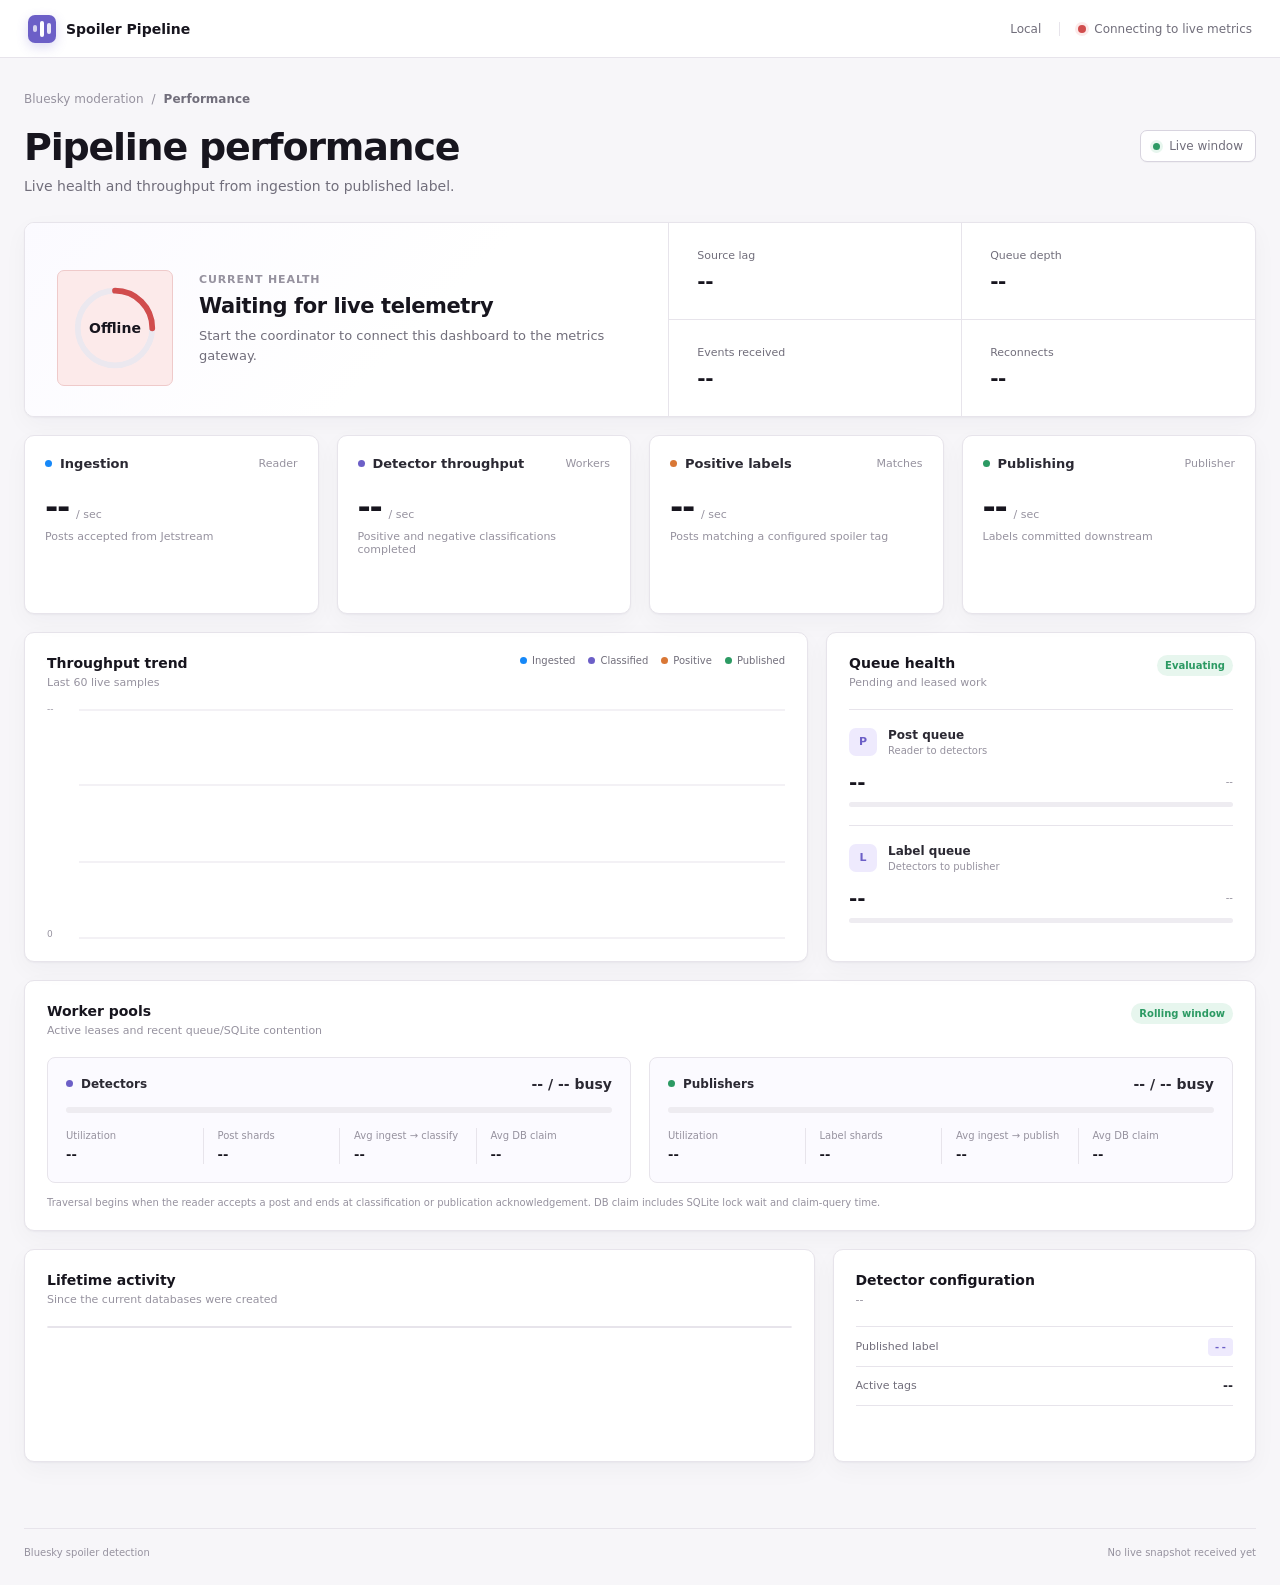
==== commit 72f6a366: "feat(metrics): report completion traversal latency" ====
--- a/docs/index.html
+++ b/docs/index.html
@@ -217,7 +217,7 @@
             <dl class="worker-facts">
               <div><dt>Utilization</dt><dd id="detector-utilization">--</dd></div>
               <div><dt>Post shards</dt><dd id="detector-shards">--</dd></div>
-              <div><dt>Avg queue wait</dt><dd id="detector-queue-wait">--</dd></div>
+              <div><dt>Avg ingest → classify</dt><dd id="detector-traversal">--</dd></div>
               <div><dt>Avg DB claim</dt><dd id="detector-db-wait">--</dd></div>
             </dl>
           </article>
@@ -231,12 +231,12 @@
             <dl class="worker-facts">
               <div><dt>Utilization</dt><dd id="publisher-utilization">--</dd></div>
               <div><dt>Label shards</dt><dd id="publisher-shards">--</dd></div>
-              <div><dt>Avg queue wait</dt><dd id="publisher-queue-wait">--</dd></div>
+              <div><dt>Avg ingest → publish</dt><dd id="publisher-traversal">--</dd></div>
               <div><dt>Avg DB claim</dt><dd id="publisher-db-wait">--</dd></div>
             </dl>
           </article>
         </div>
-        <p class="worker-note">Busy means the worker holds an active queue lease. DB claim includes SQLite lock wait and claim-query time.</p>
+        <p class="worker-note">Traversal begins when the reader accepts a post and ends at classification or publication acknowledgement. DB claim includes SQLite lock wait and claim-query time.</p>
       </section>
 
       <section class="content-grid lower-grid">
